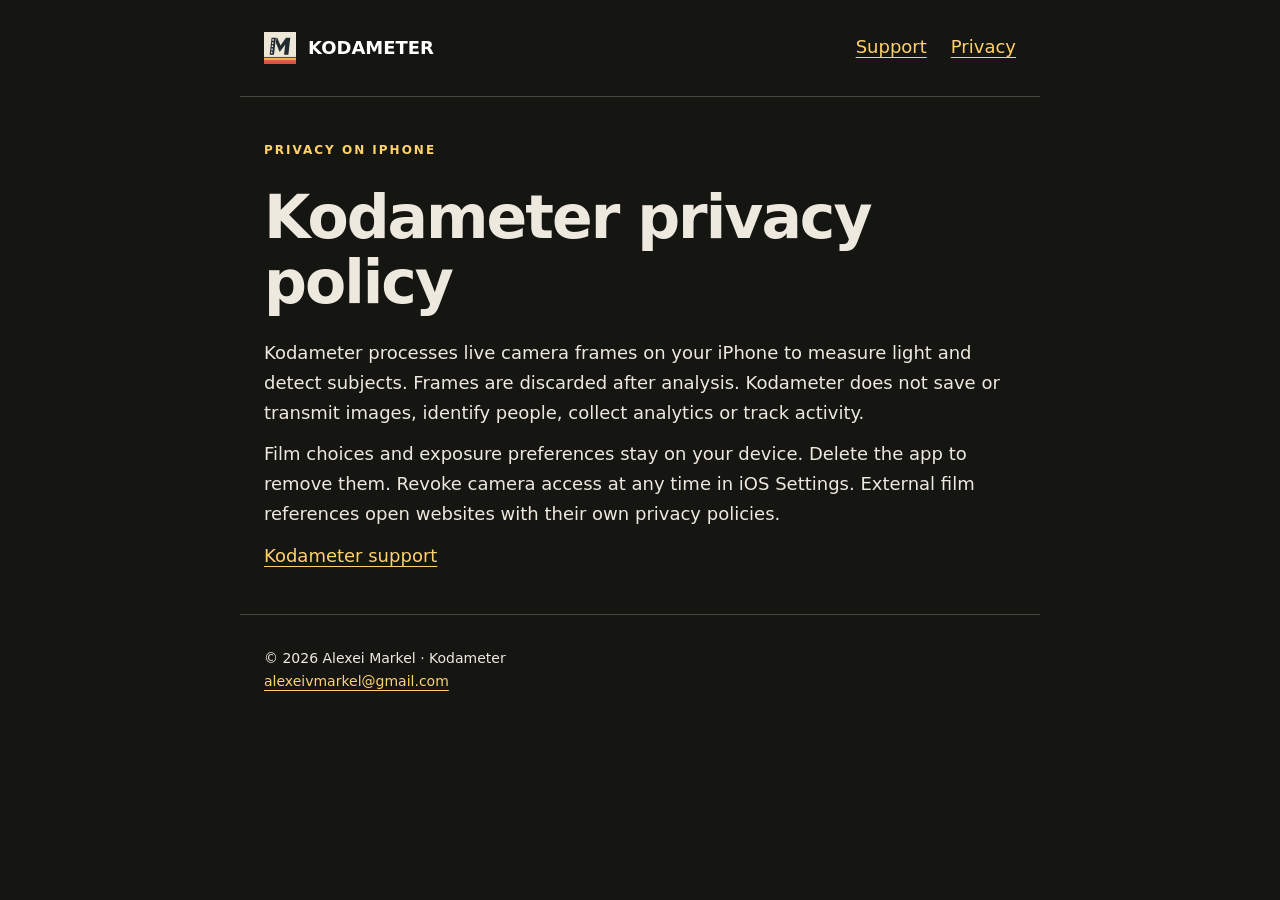
==== privacy.html @ 60e5a040 "Publish Kodameter support and privacy pages" ====
<!doctype html><html lang="en"><head><meta charset="utf-8"><meta name="viewport" content="width=device-width,initial-scale=1"><title>Kodameter privacy policy</title><link rel="stylesheet" href="style.css"></head><body><header><a href="./"><img src="kodameter.svg" width="32" height="32" alt=""> <strong>KODAMETER</strong></a><nav aria-label="Main navigation"><a href="support.html">Support</a><a href="privacy.html">Privacy</a></nav></header><main><p class="eyebrow">Privacy on iPhone</p><h1>Kodameter privacy policy</h1><p>Kodameter processes live camera frames on your iPhone to measure light and detect subjects. Frames are discarded after analysis. Kodameter does not save or transmit images, identify people, collect analytics or track activity.</p><p>Film choices and exposure preferences stay on your device. Delete the app to remove them. Revoke camera access at any time in iOS Settings. External film references open websites with their own privacy policies.</p><p><a href="support.html">Kodameter support</a></p></main><footer>© 2026 Alexei Markel · Kodameter<br><a href="mailto:alexeivmarkel@gmail.com">alexeivmarkel@gmail.com</a></footer></body></html>
---- style.css ----
*{box-sizing:border-box}body{margin:0;background:#151512;color:#eee9df;font:18px/1.65 system-ui,sans-serif}main,header,footer{max-width:800px;margin:auto;padding:32px 24px}header{display:flex;justify-content:space-between;gap:24px;border-bottom:1px solid #48463d}nav{display:flex;gap:24px}a{color:#ffd269;text-underline-offset:4px}a:focus-visible{outline:3px solid #ffd269;outline-offset:5px}h1{font-size:clamp(36px,7vw,60px);line-height:1.08;letter-spacing:-2px;margin:24px 0}h2{font-size:23px;margin:38px 0 10px}p{margin:12px 0}small,.muted{color:#bdb8ad}.eyebrow{color:#ffd269;text-transform:uppercase;letter-spacing:2px;font-size:12px;font-weight:700}footer{border-top:1px solid #48463d;font-size:14px}strong{color:#fff}address{font-style:normal}a{overflow-wrap:anywhere}@media(max-width:480px){header{display:block}nav{margin-top:12px}}header>a{display:flex;align-items:center;gap:12px;text-decoration:none}
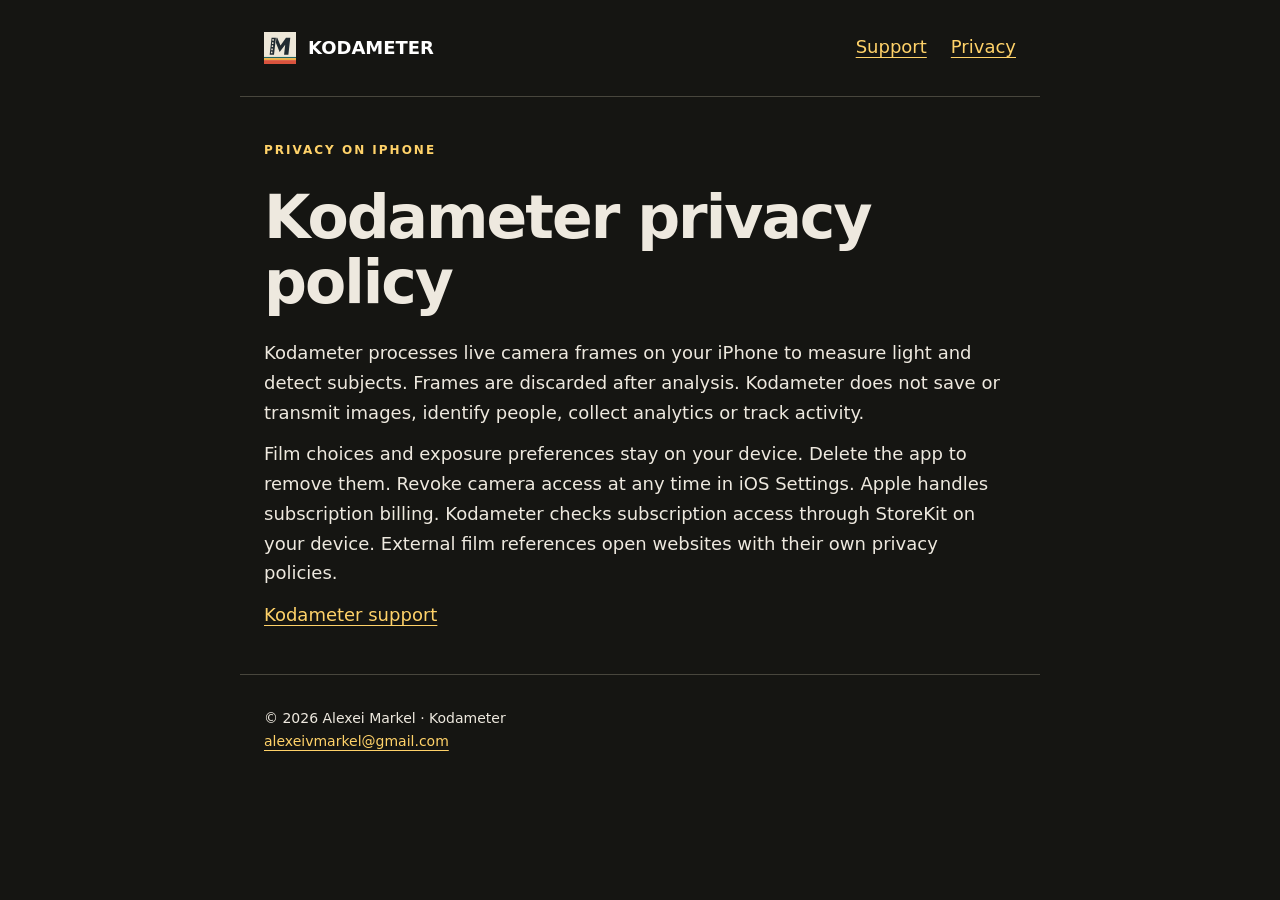
==== commit 5ab97b7a: "Explain annual access, restore purchases and billing privacy" ====
--- a/privacy.html
+++ b/privacy.html
@@ -1 +1 @@
-<!doctype html><html lang="en"><head><meta charset="utf-8"><meta name="viewport" content="width=device-width,initial-scale=1"><title>Kodameter privacy policy</title><link rel="stylesheet" href="style.css"></head><body><header><a href="./"><img src="kodameter.svg" width="32" height="32" alt=""> <strong>KODAMETER</strong></a><nav aria-label="Main navigation"><a href="support.html">Support</a><a href="privacy.html">Privacy</a></nav></header><main><p class="eyebrow">Privacy on iPhone</p><h1>Kodameter privacy policy</h1><p>Kodameter processes live camera frames on your iPhone to measure light and detect subjects. Frames are discarded after analysis. Kodameter does not save or transmit images, identify people, collect analytics or track activity.</p><p>Film choices and exposure preferences stay on your device. Delete the app to remove them. Revoke camera access at any time in iOS Settings. External film references open websites with their own privacy policies.</p><p><a href="support.html">Kodameter support</a></p></main><footer>© 2026 Alexei Markel · Kodameter<br><a href="mailto:alexeivmarkel@gmail.com">alexeivmarkel@gmail.com</a></footer></body></html>+<!doctype html><html lang="en"><head><meta charset="utf-8"><meta name="viewport" content="width=device-width,initial-scale=1"><title>Kodameter privacy policy</title><link rel="stylesheet" href="style.css"></head><body><header><a href="./"><img src="kodameter.svg" width="32" height="32" alt=""> <strong>KODAMETER</strong></a><nav aria-label="Main navigation"><a href="support.html">Support</a><a href="privacy.html">Privacy</a></nav></header><main><p class="eyebrow">Privacy on iPhone</p><h1>Kodameter privacy policy</h1><p>Kodameter processes live camera frames on your iPhone to measure light and detect subjects. Frames are discarded after analysis. Kodameter does not save or transmit images, identify people, collect analytics or track activity.</p><p>Film choices and exposure preferences stay on your device. Delete the app to remove them. Revoke camera access at any time in iOS Settings. Apple handles subscription billing. Kodameter checks subscription access through StoreKit on your device. External film references open websites with their own privacy policies.</p><p><a href="support.html">Kodameter support</a></p></main><footer>© 2026 Alexei Markel · Kodameter<br><a href="mailto:alexeivmarkel@gmail.com">alexeivmarkel@gmail.com</a></footer></body></html>
